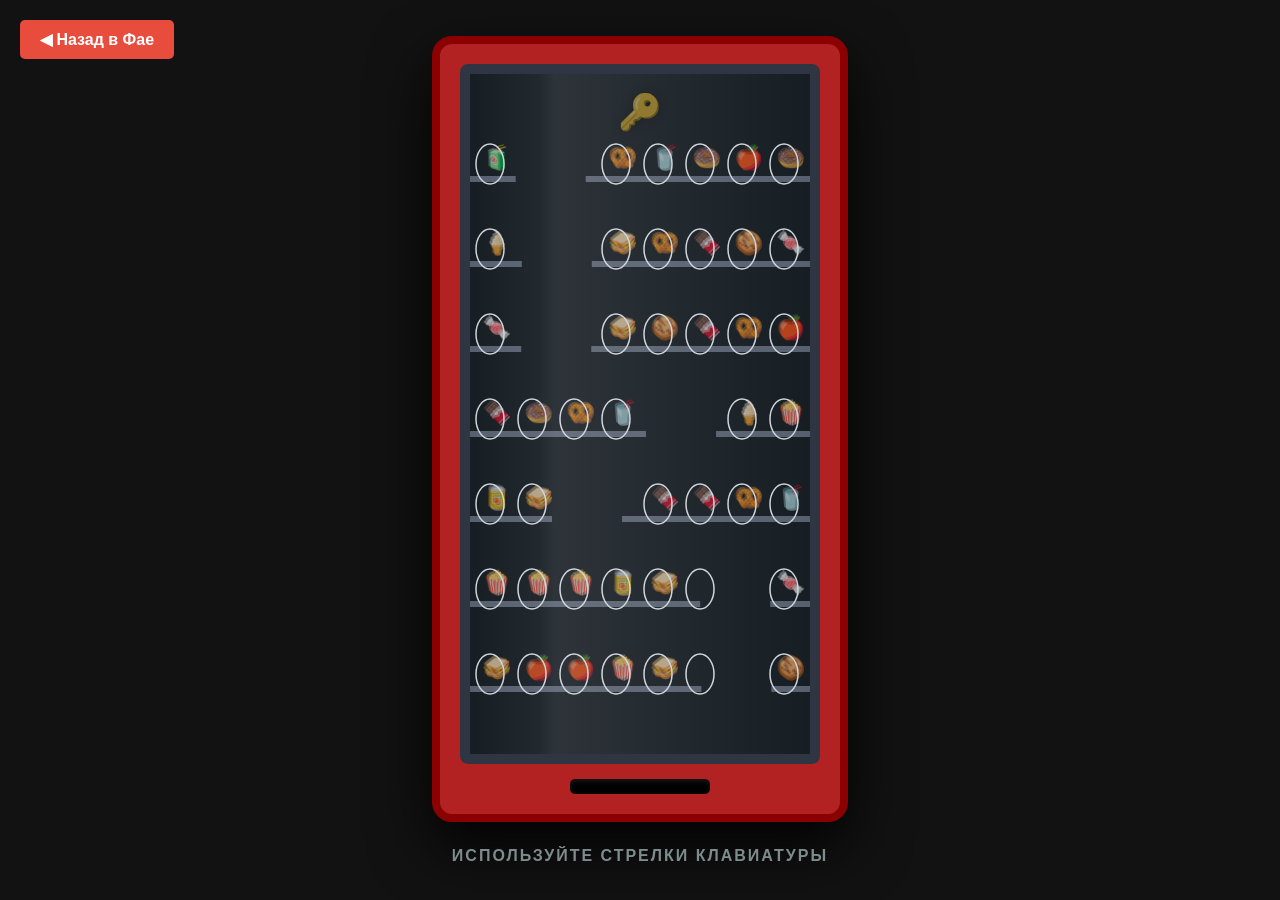
==== AvtomatGame.html @ 74d57620 "Add files via upload" ====
<!DOCTYPE html>
<html lang="ru">
<head>
    <meta charset="UTF-8">
    <title>Vending Machine - Full Stock</title>
    <style>
        body { 
            display: flex; flex-direction: column; justify-content: center; align-items: center; 
            height: 100vh; margin: 0; background: #121212; font-family: 'Segoe UI', sans-serif; 
            overflow: hidden;
        }
        
        .vending-machine {
            background: #b22222;
            padding: 20px;
            border-radius: 20px;
            border: 8px solid #8b0000;
            box-shadow: 0 25px 60px rgba(0,0,0,0.9);
        }

        canvas { 
            background: #1e272e; 
            border: 10px solid #2f3542; 
            border-radius: 8px;
            display: block;
        }

        .hint-text {
            margin-top: 25px;
            color: #7f8c8d;
            font-size: 16px;
            letter-spacing: 2px;
            font-weight: bold;
        }

        .output-slot {
            width: 140px; height: 15px;
            background: #000;
            margin: 15px auto 0;
            border-radius: 5px;
            box-shadow: inset 0 2px 5px rgba(255,255,255,0.1);
        }

        .back-button {
            position: absolute;
            top: 20px;
            left: 20px;
            padding: 10px 20px;
            background: #e74c3c;
            color: white;
            text-decoration: none;
            border-radius: 5px;
            font-size: 16px;
            font-weight: bold;
            cursor: pointer;
            border: none;
            z-index: 100;
            transition: background 0.2s;
        }
        .back-button:hover {
            background: #c0392b;
        }

    </style>
</head>
<body>
    <button class="back-button" onclick="goBack()">◀ Назад в Фае</button>
    <div class="vending-machine">
        <canvas id="vendingCanvas"></canvas>
        <div class="output-slot"></div>
    </div>

    <div class="hint-text">ИСПОЛЬЗУЙТЕ СТРЕЛКИ КЛАВИАТУРЫ</div>

    <script>
        const canvas = document.getElementById('vendingCanvas');
const ctx = canvas.getContext('2d');
canvas.width = 340;
canvas.height = 680;

const productPool = ['🥤', '🍫', '🍿', '🍩', '🍪', '🧃', '🥨', '🍎', '🥪', '🍬', '🍦', '🥫'];

const shelves = [];
for (let i = 1; i <= 7; i++) {
    const shelfItems = [];
    for (let j = 0; j < 8; j++) {
        shelfItems.push(productPool[Math.floor(Math.random() * productPool.length)]);
    }

    shelves.push({
        y: i * 85 + 20,
        holeX: 60 + Math.random() * 220,
        items: shelfItems
    });
}

const key = { x: 170, y: 50, size: 35, speed: 10 };
const holeWidth = 70;
let isGameOver = false;

function draw() {
    if (isGameOver) return;

    ctx.clearRect(0, 0, canvas.width, canvas.height);
    ctx.fillStyle = '#161d23';
    ctx.fillRect(0, 0, canvas.width, canvas.height);

    shelves.forEach(shelf => {
        ctx.font = "22px serif";
        ctx.textAlign = 'center';
        
        shelf.items.forEach((emoji, index) => {
            let itemX = 25 + (index * 42);
            if (itemX < shelf.holeX - holeWidth/2 || itemX > shelf.holeX + holeWidth/2) {
                ctx.fillStyle = 'rgba(0,0,0,0.5)';
                ctx.fillText(emoji, itemX + 2, shelf.y - 13); 
                ctx.globalAlpha = 0.7;
                ctx.fillText(emoji, itemX, shelf.y - 15);
                ctx.globalAlpha = 1.0;
            }
        });

        ctx.strokeStyle = '#57606f';
        ctx.lineWidth = 6;
        ctx.beginPath();
        ctx.moveTo(0, shelf.y);
        ctx.lineTo(shelf.holeX - holeWidth/2, shelf.y);
        ctx.moveTo(shelf.holeX + holeWidth/2, shelf.y);
        ctx.lineTo(canvas.width, shelf.y);
        ctx.stroke();

        ctx.strokeStyle = '#ced4da';
        ctx.lineWidth = 1.5;
        for(let x = 20; x < canvas.width; x += 42) {
            if (x < shelf.holeX - 30 || x > shelf.holeX + 30) {
                ctx.beginPath();
                ctx.ellipse(x, shelf.y - 15, 14, 20, 0, 0, Math.PI * 2);
                ctx.stroke();
            }
        }
    });

    ctx.save();
    ctx.shadowBlur = 15;
    ctx.shadowColor = "rgba(0,0,0,0.8)";
    ctx.font = `${key.size}px serif`;
    ctx.fillText('🔑', key.x, key.y);
    ctx.restore();

    const glassGlow = ctx.createLinearGradient(0, 0, canvas.width, 0);
    glassGlow.addColorStop(0, 'rgba(255,255,255,0.0)');
    glassGlow.addColorStop(0.2, 'rgba(255,255,255,0.05)');
    glassGlow.addColorStop(0.25, 'rgba(255,255,255,0.1)');
    glassGlow.addColorStop(1, 'rgba(255,255,255,0.0)');
    ctx.fillStyle = glassGlow;
    ctx.fillRect(0, 0, canvas.width, canvas.height);

    if (key.y > shelves[shelves.length - 1].y + 20) {
        victory();
    }

    requestAnimationFrame(draw);
}

function victory() {
    isGameOver = true;
    localStorage.setItem('hasBasementKey', 'true');
    alert("Ключ получен! Теперь можно открыть дверь в подвал.");
    window.location.href = 'Game.html';
}

window.addEventListener('keydown', (e) => {
    if (isGameOver) return;

    if(e.key === 'ArrowLeft') key.x -= key.speed;
    if(e.key === 'ArrowRight') key.x += key.speed;
    if(e.key === 'ArrowUp') key.y -= key.speed;
    if(e.key === 'ArrowDown') key.y += key.speed;

    key.x = Math.max(25, Math.min(canvas.width - 25, key.x));
    key.y = Math.max(25, Math.min(canvas.height - 25, key.y));

    shelves.forEach(shelf => {
        const keyBottom = key.y + 12;
        if (Math.abs(keyBottom - shelf.y) < 10) {
            if (key.x < shelf.holeX - holeWidth/2 || key.x > shelf.holeX + holeWidth/2) {
                key.y = shelf.y - 25;
            }
        }
    });
});

draw();

function goBack() {
    window.location.href = "Game.html";
}

    </script>
</body>
</html>
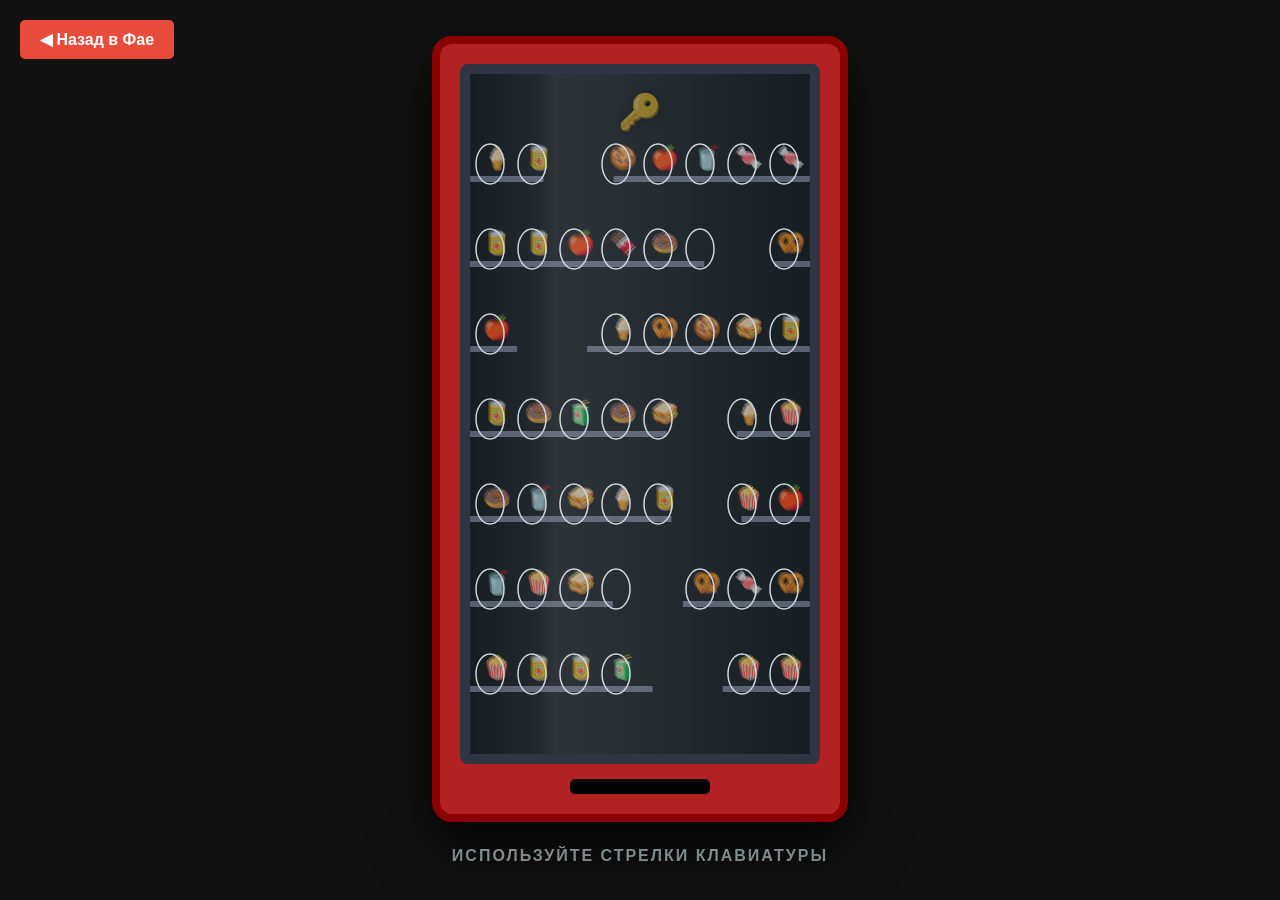
==== commit 7df5998f: "Update AvtomatGame.html" ====
--- a/AvtomatGame.html
+++ b/AvtomatGame.html
@@ -61,6 +61,45 @@
             background: #c0392b;
         }
 
+        /* Контейнер для кнопок джойстика на телефоне */
+        .mobile-controls {
+        display: none; /* По умолчанию скрыты на ПК */
+        flex-direction: column;
+        align-items: center;
+        gap: 10px;
+        margin-top: 15px;
+        }
+        .mobile-row {
+        display: flex;
+        gap: 20px;
+        }
+        .mob-btn {
+        width: 60px;
+        height: 60px;
+        background: #2f3542;
+        border: 3px solid #ced4da;
+        color: white;
+        font-size: 24px;
+        font-weight: bold;
+        border-radius: 50%;
+        display: flex;
+        justify-content: center;
+        align-items: center;
+        user-select: none;
+        -webkit-user-select: none;
+        }
+        .mob-btn:active {
+        background: #e74c3c;
+        transform: scale(0.9);
+        }
+
+        /* Если экран телефона маленький — показываем кнопки */
+        @media (max-width: 768px) {
+            .mobile-controls {
+                display: flex;
+            }
+        }
+
     </style>
 </head>
 <body>
@@ -68,6 +107,15 @@
     <div class="vending-machine">
         <canvas id="vendingCanvas"></canvas>
         <div class="output-slot"></div>
+    </div>
+ <!-- Виртуальный джойстик для телефонов -->
+    <div class="mobile-controls">
+        <button class="mob-btn" ontouchstart="startMobileMove('ArrowUp')" ontouchend="stopMobileMove()">▲</button>
+        <div class="mobile-row">
+            <button class="mob-btn" ontouchstart="startMobileMove('ArrowLeft')" ontouchend="stopMobileMove()">◀</button>
+            <button class="mob-btn" ontouchstart="startMobileMove('ArrowRight')" ontouchend="stopMobileMove()">▶</button>
+        </div>
+        <button class="mob-btn" ontouchstart="startMobileMove('ArrowDown')" ontouchend="stopMobileMove()">▼</button>
     </div>
 
     <div class="hint-text">ИСПОЛЬЗУЙТЕ СТРЕЛКИ КЛАВИАТУРЫ</div>
@@ -196,6 +244,33 @@
     window.location.href = "Game.html";
 }
 
+let mobileInterval = null;
+
+function startMobileMove(direction) {
+    if (isGameOver) return;
+    // Очищаем старый интервал на всякий случай
+    clearInterval(mobileInterval);
+    
+    // Запускаем постоянное движение, пока палец на кнопке
+    mobileInterval = setInterval(() => {
+        if(direction === 'ArrowLeft') key.x -= key.speed;
+        if(direction === 'ArrowRight') key.x += key.speed;
+        if(direction === 'ArrowUp') key.y -= key.speed;
+        if(direction === 'ArrowDown') key.y += key.speed;
+
+        key.x = Math.max(25, Math.min(canvas.width - 25, key.x));
+        key.y = Math.max(25, Math.min(canvas.height - 25, key.y));
+        
+        // Принудительно запускаем музыку автомата, если она еще не играет
+        const audio = document.getElementById('bg-music');
+        if (audio && audio.paused) audio.play().catch(() => {});
+    }, 30); // Частота обновления движения
+}
+
+function stopMobileMove() {
+    clearInterval(mobileInterval);
+}
+
     </script>
 </body>
 </html>
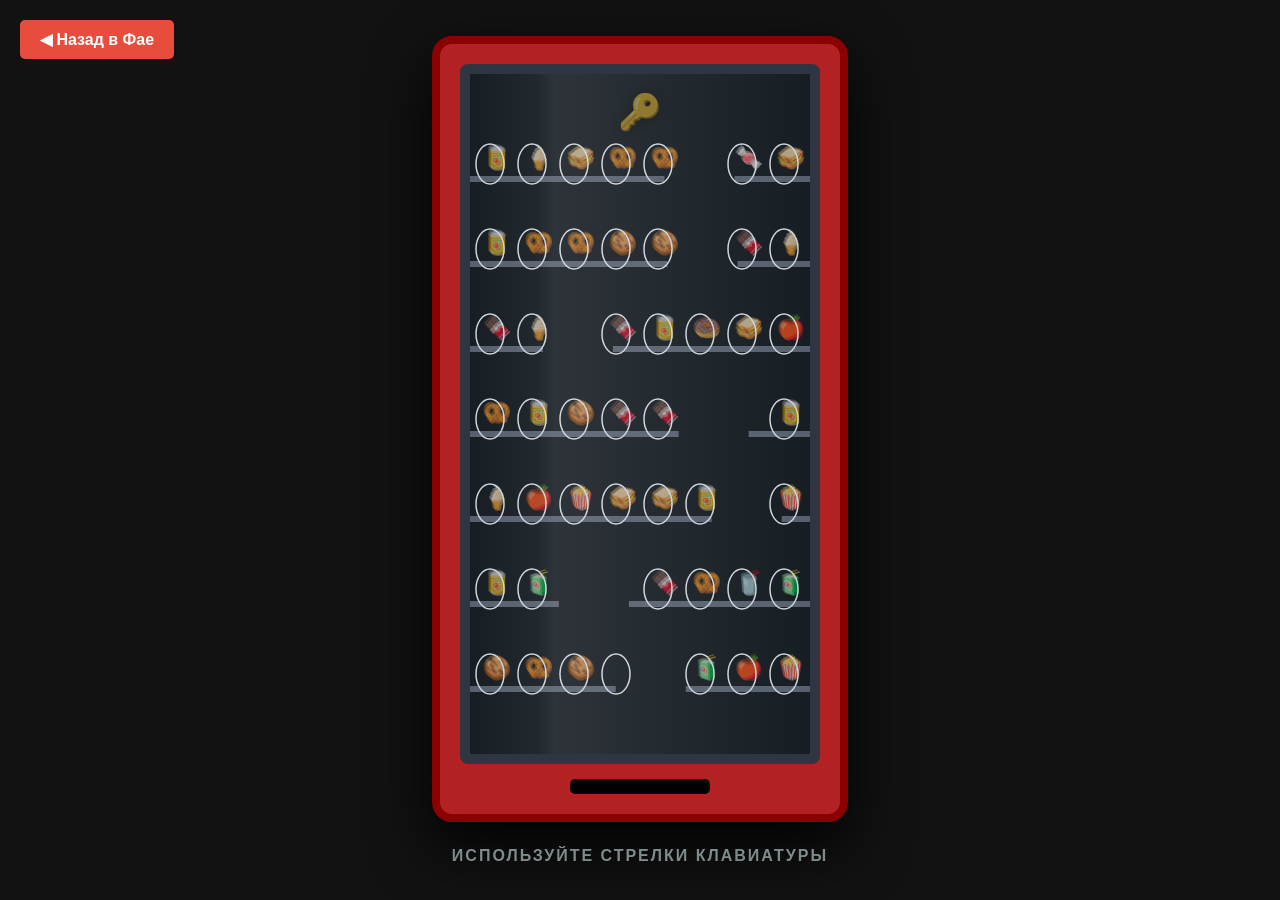
==== commit c597591c: "Update AvtomatGame.html" ====
--- a/AvtomatGame.html
+++ b/AvtomatGame.html
@@ -270,6 +270,50 @@
 function stopMobileMove() {
     clearInterval(mobileInterval);
 }
+// 📱 СОВРЕМЕННОЕ СЕНСОРНОЕ УПРАВЛЕНИЕ ДЛЯ ТЕЛЕФОНОВ (БЕЗ КНОПОК)
+let isTouchMoving = false;
+
+canvas.addEventListener('touchstart', (e) => {
+    if (isGameOver) return;
+    isTouchMoving = true;
+
+    // Включаем музыку при первом же прикосновении к автомату на телефоне
+    const audio = document.getElementById('bg-music');
+    if (audio && audio.paused) {
+        audio.play().catch(() => {});
+    }
+
+    moveKeyWithTouch(e);
+}, { passive: false });
+
+canvas.addEventListener('touchmove', (e) => {
+    if (!isTouchMoving || isGameOver) return;
+    e.preventDefault(); // Блокируем случайную прокрутку самой страницы пальцем
+    moveKeyWithTouch(e);
+}, { passive: false });
+
+canvas.addEventListener('touchend', () => {
+    isTouchMoving = false;
+});
+
+// Логика пересчета координат пальца в координаты ключа
+function moveKeyWithTouch(e) {
+    const rect = canvas.getBoundingClientRect();
+    // Берем координаты точки касания пальца относительно Canvas
+    const touchX = e.touches[0].clientX - rect.left;
+    const touchY = e.touches[0].clientY - rect.top;
+
+    // Плавно перемещаем ключ в точку касания пальца
+    key.x = touchX;
+    key.y = touchY;
+
+    // Удерживаем ключ внутри границ экрана автомата
+    key.x = Math.max(25, Math.min(canvas.width - 25, key.x));
+    key.y = Math.max(25, Math.min(canvas.height - 25, key.y));
+
+    // Принудительно проверяем коллизии с полками, чтобы ключ не пролетал сквозь них от резкого движения
+    checkCollisions();
+}
 
     </script>
 </body>
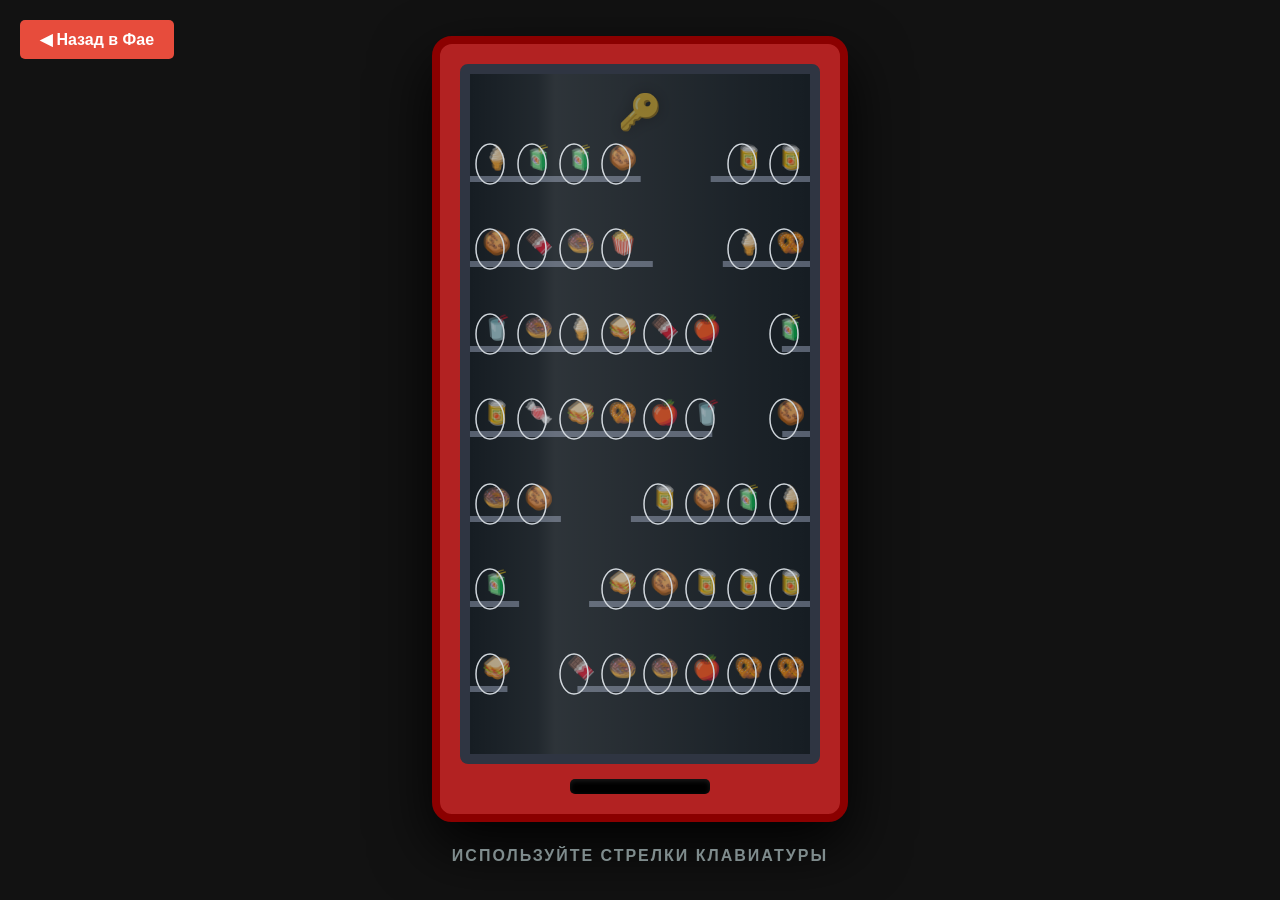
==== commit b3c9d06e: "Update AvtomatGame.html" ====
--- a/AvtomatGame.html
+++ b/AvtomatGame.html
@@ -311,8 +311,6 @@
     key.x = Math.max(25, Math.min(canvas.width - 25, key.x));
     key.y = Math.max(25, Math.min(canvas.height - 25, key.y));
 
-    // Принудительно проверяем коллизии с полками, чтобы ключ не пролетал сквозь них от резкого движения
-    checkCollisions();
 }
 
     </script>
